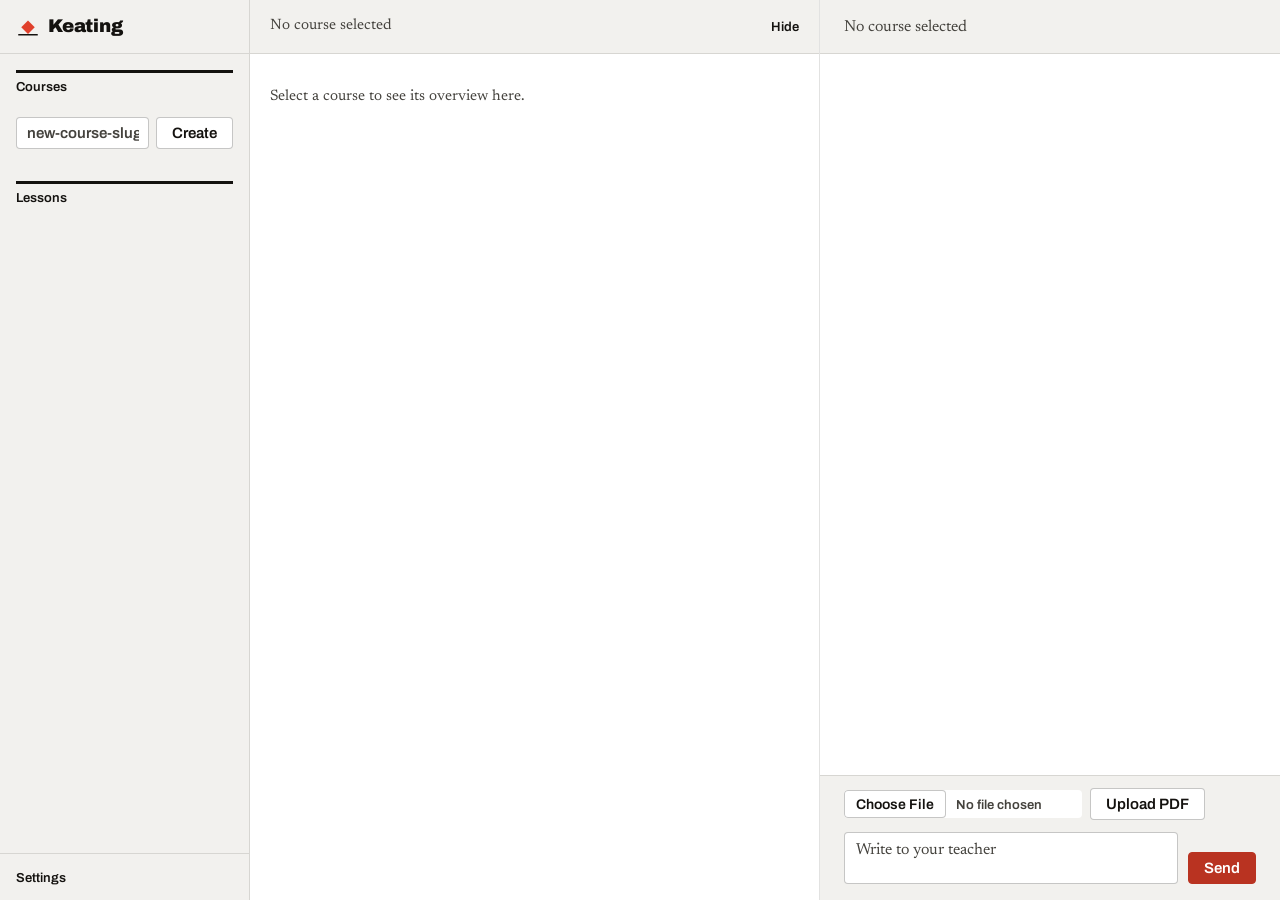
==== static/index.html @ 811937ed "Initial commit." ====
<!DOCTYPE html>
<!-- ABOUTME: Single-page dogfood UI for Keating: courses-and-lessons sidebar, reading/preview -->
<!-- ABOUTME: panel, and chat thread (mobile: tabbed panes), talking to the FastAPI backend. -->
<html lang="en">
<head>
<meta charset="UTF-8">
<meta name="viewport" content="width=device-width, initial-scale=1">
<title>Keating</title>
<!-- The ruled mark scales down to 24px; below that the rule falls under a pixel, so the
     16px slot gets the square alone. SVG first for browsers that take it. -->
<link rel="icon" href="/static/brand/keating-mark-solo.svg" type="image/svg+xml">
<link rel="icon" href="/static/brand/keating-icon-32.png" sizes="32x32" type="image/png">
<link rel="icon" href="/static/brand/keating-icon-solo-16.png" sizes="16x16" type="image/png">
<link rel="apple-touch-icon" href="/static/brand/keating-tile-light.png">
<meta name="theme-color" content="#f2f1ee">
<link rel="preconnect" href="https://fonts.googleapis.com">
<link rel="preconnect" href="https://fonts.gstatic.com" crossorigin>
<link href="https://fonts.googleapis.com/css2?family=Archivo:wght@400..900&family=Newsreader:ital,opsz,wght@0,6..72,400..500;1,6..72,400..500&display=swap" rel="stylesheet">
<link rel="stylesheet" href="/static/style.css">
</head>
<body>
<div id="app" data-pane="chat">

  <header id="mobile-topbar">
    <span class="wordmark">
      <img src="/static/brand/keating-mark.svg" alt="" class="wordmark-mark" width="20" height="15">
      <span>Keating</span>
    </span>
    <span id="mobile-course-name"></span>
  </header>

  <aside id="sidebar">
    <div class="wordmark" id="sidebar-wordmark">
      <img src="/static/brand/keating-mark.svg" alt="" class="wordmark-mark" width="24" height="18">
      <span>Keating</span>
    </div>
    <div class="sidebar-section">
      <h2>Courses</h2>
      <ul id="course-list"></ul>
      <div class="new-course-row">
        <input id="new-course-slug" type="text" placeholder="new-course-slug">
        <button id="new-course-btn" class="btn btn-secondary">Create</button>
      </div>
    </div>
    <div class="sidebar-section" id="lessons-section">
      <h2>Lessons</h2>
      <ul id="lesson-list"></ul>
    </div>
    <div class="sidebar-section" id="practice-section">
      <h2>Practice</h2>
      <p id="practice-sidebar-review" hidden></p>
      <p id="practice-sidebar-weekly"></p>
      <p id="practice-sidebar-compose">Compose</p>
      <p id="practice-sidebar-summary"></p>
      <ul id="practice-sidebar-list"></ul>
    </div>
    <div id="sidebar-settings">
      <button id="settings-link" type="button">Settings</button>
    </div>
  </aside>

  <section id="preview-pane">
    <div id="preview-header">
      <span id="preview-title">No course selected</span>
      <button id="preview-hide" type="button" aria-label="Hide reading pane">Hide</button>
    </div>
    <div id="preview-body">
      <div id="preview-placeholder">Select a course to see its overview here.</div>
    </div>
  </section>

  <main id="chat-pane">
    <div id="chat-header">No course selected</div>
    <div id="chat-thread"></div>
    <div id="attach-row">
      <div class="upload-row">
        <input id="upload-input" type="file" accept="application/pdf">
        <button id="upload-btn" class="btn btn-secondary">Upload PDF</button>
        <span id="upload-status"></span>
      </div>
      <label id="attach-label" style="display:none;">
        <input type="checkbox" id="attach-checkbox">
        Attach <span id="attach-filename"></span> to next message
      </label>
    </div>
    <div id="chat-input-row">
      <textarea id="chat-input" placeholder="Write to your teacher" rows="2"></textarea>
      <button id="send-btn" class="btn btn-primary">Send</button>
    </div>
  </main>

  <div class="pane-rail" id="rail-sidebar" role="separator" aria-orientation="vertical" aria-label="Resize lessons sidebar" tabindex="0"></div>
  <div class="pane-rail" id="rail-chat" role="separator" aria-orientation="vertical" aria-label="Resize chat pane" tabindex="0"></div>
  <button id="preview-reopen" type="button">Reading pane</button>

  <nav id="mobile-tabs" aria-label="Panes">
    <button class="tab active" data-pane="chat">Chat</button>
    <button class="tab" data-pane="lessons">Lessons</button>
    <button class="tab" data-pane="preview">Preview</button>
  </nav>

</div>
<script src="/static/app.js"></script>
</body>
</html>
---- static/style.css ----
/* ABOUTME: Editorial Bold styles for the Keating dogfood UI: white paper for reading, warm */
/* ABOUTME: grey-white for chrome, Archivo chrome over Newsreader prose, per-unit hues, mobile tabs. */

:root {
  /* Two surfaces, one saturation budget. --paper is the reading ground and stays pure
     white: lesson bodies, chat prose, the course overview. --paper-chrome is where the app
     talks about itself — navigation, mastheads, the input area, the practice/compose/
     settings views — and is the only ground allowed to carry warmth and unit color. The
     charter's seductive-details evidence (§2.4, g = -0.16 to -0.33) is what draws the line;
     it is a rule about learning content, not about chrome. */
  --paper: #ffffff;
  --paper-chrome: #f2f1ee; /* chrome-surface grey-white (Cloud Dancer class), warm undertone matched to ink */
  --ink: #14120f;
  --ink-secondary: #44423d;
  /* Neutrals are milled from the ink, never independent greys (the two-ink test). The
     alphas are surface-independent by measurement: 12% ink composites to 1.284:1 against
     white and 1.287:1 against --paper-chrome, so one set of hairlines reads the same on
     both grounds. The washes are a step heavier than the hairline arithmetic requires —
     a hover has to be unmistakable at a glance on either surface. */
  --ink-wash: rgba(20, 18, 15, 0.06);
  --ink-wash-press: rgba(20, 18, 15, 0.10);
  --hairline: rgba(20, 18, 15, 0.12);
  --hairline-strong: rgba(20, 18, 15, 0.24);
  --rule-heavy: 3px solid var(--ink); /* opens a top-level unit; hairlines separate interior rows */
  /* Accent family — three roles, one hue; screens never invent new reds. Ratios are
     against --paper-chrome, the ground the accent now mostly sits on. */
  --accent-wash: #faeae6;   /* wash: large quiet tints — selected-row tint, future progress-track ground */
  --accent: #e0402b;        /* act: one saturated actor per view, large text/objects only (3.77:1) */
  --accent-deep: #b93321;   /* steady: small text, pressed/visited (5.22:1 AA) */
  --accent-deeper: #992a1b; /* pressed */
  /* Chrome type scale. 13px is the floor: below it Archivo 600 stops being readable at a
     glance, which is what made the sidebar hard to read. Five steps, no in-between sizes. */
  --text-xs: 0.8125rem;   /* 13px — the smallest chrome text: rollups, labels, table heads */
  --text-sm: 0.875rem;    /* 14px — dense chrome rows: lesson entries, file lists, tables */
  --text-md: 0.9375rem;   /* 15px — controls, buttons, inputs, quiet notes */
  --text-lg: 1rem;        /* 16px — chrome body */
  --text-prose: 1.0625rem;/* 17px — Newsreader reading size inside chrome panes */
  --lh-dense: 1.55; /* dense navigation lists breathe a little wider than the 1.5 body */
  --unit-mark-gap: 0.45rem; /* space between a unit's hue square and its name; the rollup indents by the pair */
  --radius: 4px;
  --masthead-h: 3.4rem; /* datum line: the three pane mastheads share this height so their bottom hairlines align */
  /* Resizable pane widths — initial values only, in effect until app.js applies the
     platform settings (GET /api/settings): configured defaults, plus remembered sizes
     when that preference is on. Clamp ranges live in app.js (RAIL). */
  --sidebar-w: 250px;
  --chat-w: 460px;
  --reopen-w: 30px; /* the slim reopen strip shown when the reading pane is tucked away */
  --transition: 160ms ease-out;
  --font-ui: Archivo, "Helvetica Neue", Arial, sans-serif;
  --font-prose: Newsreader, Georgia, "Times New Roman", serif;
  --font-mono: "SF Mono", ui-monospace, Menlo, Consolas, monospace;
}

* { box-sizing: border-box; }

/* An author rule setting `display` outranks the UA sheet's [hidden] rule, so anything
   this file gives a display value to would ignore the attribute without this. */
[hidden] { display: none !important; }

html, body {
  height: 100%;
  margin: 0;
}

body {
  background: var(--paper);
  color: var(--ink);
  font-family: var(--font-ui);
  /* Archivo chrome sets letter by letter — ligatures/alternates off; serif zones re-enable below. */
  font-feature-settings: "liga" 0, "calt" 0;
  font-size: 1rem; /* 16px at the default root, and it follows the reader's own root size */
  line-height: 1.5;
}

::selection {
  background: var(--ink);
  color: var(--paper);
}

:focus-visible {
  outline: 2px solid var(--accent);
  outline-offset: 2px;
}

/* --- Type roles --- */

/* Informational metadata is one quiet Newsreader line — never chrome-sans, never a chip. */
#chat-header,
#preview-header,
#preview-placeholder,
#upload-status,
#mobile-course-name,
.empty-note,
.settings-note {
  font-family: var(--font-prose);
  font-feature-settings: normal;
  font-weight: 400;
  color: var(--ink-secondary);
}

/* Serif content zones re-enable the ligatures the Archivo chrome disables. */
.bubble.assistant,
.bubble.user,
#chat-input,
.overview-prose {
  font-feature-settings: normal;
}

/* Hover grammar (color only, var(--transition)):
   (a) titles/headings recede ink -> secondary;
   (b) accent labels sharpen accent -> ink;
   (c) navigational text ignites ink -> accent-deep.
   List rows keep the background-wash affordance instead; .btn keeps its ramp.
   Grey/secondary is a recede target only, never a resting color for content. */
@media (prefers-reduced-motion: no-preference) {
  .btn,
  .tab,
  #course-list li,
  .lesson-entry,
  .resource-entry,
  #practice-section h2,
  #practice-sidebar-review,
  #practice-sidebar-weekly,
  #practice-sidebar-compose,
  #practice-sidebar-summary,
  .compose-segmented button,
  .overview-files li,
  #sidebar,
  #chat-pane,
  #preview-hide,
  #preview-reopen,
  #settings-link,
  input,
  textarea,
  select,
  a,
  summary {
    transition:
      background-color var(--transition),
      color var(--transition),
      border-color var(--transition),
      transform var(--transition);
  }
}

/* --- Datum line --- */

/* The three pane mastheads share one fixed height so their bottom hairlines form a
   single continuous line across the app. align-content centers the block axis without
   turning inline content into flex items (which would collapse the space before
   #chat-header's course-name span and break text-overflow). Mobile is single-pane
   and exempt — the media query below restores auto height and wrapping. */
#sidebar-wordmark,
#chat-header,
#preview-header {
  height: var(--masthead-h);
  align-content: center;
  overflow: hidden;
  white-space: nowrap;
  text-overflow: ellipsis;
  border-bottom: 1px solid var(--hairline);
  background: var(--paper-chrome); /* the datum line is chrome: it names the view, it is not the view */
}

#app {
  display: grid;
  grid-template-columns: var(--sidebar-w) minmax(0, 1fr) var(--chat-w);
  height: 100vh;
  position: relative; /* anchors the absolutely-positioned pane rails */
}

/* Grid items default to min-height:auto, which would let tall pane content (a long
   course overview, a long chat) stretch the row past the viewport instead of scrolling
   inside the panes' own overflow containers. */
#app > #sidebar,
#app > #chat-pane,
#app > #preview-pane {
  min-height: 0;
}

/* --- Wordmark --- */

.wordmark {
  font-weight: 900;
  font-size: 1.15rem;
  letter-spacing: -0.01em;
  color: var(--ink);
  display: flex;
  align-items: center;
  gap: 0.5rem;
}

/* The mark sits on the wordmark's baseline-ish optical line rather than its box centre:
   the square carries the weight, so centring the whole glyph reads slightly low. */
.wordmark-mark {
  flex: none;
  display: block;
  position: relative;
  top: 1px;
}

/* --- Sidebar --- */

#sidebar {
  background: var(--paper-chrome); /* the sidebar is navigation end to end — all chrome */
  border-right: 1px solid var(--hairline);
  display: flex;
  flex-direction: column;
  overflow: hidden;
}

#sidebar-wordmark {
  padding: 0 1rem;
}

.sidebar-section {
  padding: 1rem;
}

.sidebar-section h2 {
  font-size: var(--text-xs);
  font-weight: 600;
  color: var(--ink);
  border-top: var(--rule-heavy);
  padding-top: 5px;
  margin: 0 0 0.6rem;
}

#course-list {
  list-style: none;
  margin: 0;
  padding: 0;
  overflow-y: auto;
  font-variant-numeric: tabular-nums;
  line-height: var(--lh-dense);
}

#course-list li {
  padding: 0.45rem 0.6rem;
  border-radius: var(--radius);
  cursor: pointer;
  font-size: var(--text-md);
  font-weight: 600;
  margin-bottom: 2px;
  word-break: break-word;
}

#course-list li:hover { background: var(--ink-wash); }
#course-list li:active { background: var(--ink-wash-press); }

#course-list li.active,
#course-list li.active:hover,
#course-list li.active:active {
  background: var(--ink);
  color: var(--paper);
}

.new-course-row {
  display: flex;
  gap: 0.4rem;
  margin-top: 0.6rem;
}

.new-course-row input {
  flex: 1;
  min-width: 0;
}

#lessons-section {
  flex: 3;
  overflow-y: auto;
}

#lesson-list {
  list-style: none;
  margin: 0;
  padding: 0;
  font-size: var(--text-sm);
  line-height: var(--lh-dense);
}

#lesson-list > li { margin-bottom: 0.35rem; }

/* --- Units: the sidebar's middle tier --- */

/* A unit is a native <details>, so the group is keyboard-operable and announced without an
   icon library. This is disclosure for NAVIGATION — folding a long course down to its
   structure. It is NOT the click-to-reveal quiz pattern that was deliberately removed:
   nothing behind a unit summary is an answer, and nothing here is gated on an attempt. Do
   not reuse this pattern for content the learner is supposed to retrieve. */
.unit-group > summary {
  cursor: pointer;
  /* The marker hangs in the left padding, so the name and the rollup beneath it share one
     left edge instead of the second line starting under the triangle. */
  list-style-position: outside;
  padding: 0.3rem 0.45rem 0.3rem 1.15rem;
  border-radius: var(--radius);
  font-weight: 600;
}

.unit-group > summary:hover { background: var(--ink-wash); }
.unit-group > summary:active { background: var(--ink-wash-press); }

/* --- Unit hue --- */

/* Each unit carries one identifying pigment. app.js sets --unit-hue per group from the
   `color` the API computes from the unit's manifest `order` (main.py UNIT_COLORS is the
   only place the palette is decided, so no surface can hold a stale second copy, and
   adding a unit never repaints its siblings).

   Where the hue is allowed: the square opening the unit's name, the disclosure marker
   beside it, and the rule down the unit's lesson group. All three are navigation chrome.
   Where it is forbidden: interactive text, buttons, the progress squares (fill state
   encodes the verdict and stays the colorblind-safe primary channel), and anything inside
   a lesson. Hue identifies; it never ranks and it never rewards (charter P7).

   Hue is never the only channel either — every square sits beside the unit's own written
   label, which is what lets the palette be read on the adjacent pairlist rather than
   all-pairs. A group with no unit (Unassigned) sets no hue: it gets a secondary-ink marker
   and no square, because it is a gap in the course's structure, not a part of it. */
.unit-group > summary::marker { color: var(--unit-hue, var(--ink-secondary)); }
.unit-group > summary::-webkit-details-marker { color: var(--unit-hue, var(--ink-secondary)); } /* older WebKit */

/* Same 9px glyph geometry as the progress square, solid rather than outlined — the
   outlined square is the lesson's, and the two must not be confusable. */
.unit-mark {
  display: inline-block;
  box-sizing: border-box; /* the * reset covers this span; stated for parity with the glyph's other homes */
  width: 9px;
  height: 9px;
  margin-right: var(--unit-mark-gap);
  border-radius: 1px;
  background: var(--unit-hue);
}

.unit-name { display: block; }

/* The rollup: one quiet Newsreader line of plain item counts under the unit's name. Facts
   only — no percentage, no bar, no streak framing (charter P7). */
.unit-rollup {
  display: block;
  font-family: var(--font-prose);
  font-feature-settings: normal;
  font-weight: 400;
  font-size: var(--text-xs);
  line-height: 1.5;
  color: var(--ink-secondary);
  font-variant-numeric: tabular-nums;
  /* Indented past the hue square so the rollup starts under the unit's name, not under
     its mark — one left edge for the words, the mark hanging outside them. */
  padding-left: calc(9px + var(--unit-mark-gap));
}

/* Indented just enough to put each lesson's progress square on the same left edge as its
   unit's title: the marker column stays the unit's, and the sidebar spends no more of its
   250px on indentation than the hierarchy actually needs. */
/* A 2px rule in the unit's hue runs the height of its lessons — the one place the color
   does structural work rather than labelling: it tells you which unit you are inside
   without your having to scroll back up to the heading. Transparent when the group has no
   hue, so the indent stays identical either way. */
.unit-lessons {
  list-style: none;
  margin: 0.2rem 0 0.6rem;
  padding-left: calc(0.7rem - 2px);
  border-left: 2px solid var(--unit-hue, transparent);
}

.unit-lessons > li { margin-bottom: 0.35rem; }

/* A declared unit with no lessons yet — the course's forward map, deliberately visible. */
.unit-empty {
  margin: 0.2rem 0 0.6rem;
  /* the unit title's left edge: the summary's marker column, then past the hue square */
  padding-left: calc(1.15rem + 9px + var(--unit-mark-gap));
  font-size: var(--text-xs);
}

.lesson-entry {
  display: flex;
  align-items: baseline;
  gap: 0.5rem;
  padding: 0.3rem 0.45rem;
  border-radius: var(--radius);
  cursor: pointer;
  font-weight: 600;
}

/* The Keating progress square — the identity's one glyph, doubling as list marker.
   Hollow = default; filled = the open lesson. Completion fill arrives later with the
   practice log; do not add states (or the glyph itself) elsewhere before then. */
.lesson-entry::before {
  content: "";
  box-sizing: border-box; /* the * reset skips pseudo-elements; the glyph is 9px total, border included */
  flex: none;
  align-self: flex-start;
  width: 9px;
  height: 9px;
  margin-top: calc((var(--lh-dense) * 1em - 9px) / 2); /* centers the glyph on the first text line */
  border: 1.5px solid var(--accent-deep);
  border-radius: 1px;
  background: transparent;
}

.lesson-entry:hover { background: var(--ink-wash); }
.lesson-entry:active { background: var(--ink-wash-press); }

.lesson-entry.selected,
.lesson-entry.selected:hover,
.lesson-entry.selected:active {
  background: var(--ink);
  color: var(--paper);
}

.lesson-number {
  flex: none;
  font-variant-numeric: tabular-nums;
  font-weight: 600;
  color: var(--ink-secondary);
}

.lesson-entry.selected .lesson-number { color: var(--paper); }

/* On the ink row the glyph inverts with it: paper-filled square = the open lesson. */
.lesson-entry.selected::before {
  border-color: var(--paper);
  background: var(--paper);
}

.lesson-title { min-width: 0; }

.lesson-resources {
  list-style: none;
  margin: 0.1rem 0 0;
  padding-left: 2.5rem; /* aligns resource text under lesson titles: entry padding + square + number + gaps */
  font-size: var(--text-xs);
}

.resource-entry {
  display: block;
  padding: 0.22rem 0.45rem;
  border-radius: var(--radius);
  cursor: pointer;
  font-weight: 600;
  color: var(--ink);
  text-decoration: none;
  white-space: nowrap;
  overflow: hidden;
  text-overflow: ellipsis;
}

.resource-entry:hover { background: var(--ink-wash); }
.resource-entry:active { background: var(--ink-wash-press); }

.resource-entry.selected,
.resource-entry.selected:hover,
.resource-entry.selected:active {
  background: var(--ink);
  color: var(--paper);
}

.external-mark { font-weight: 600; }

.empty-note {
  font-size: var(--text-md);
}

/* --- Sidebar practice section --- */

/* Sidebar-density view of the same /api/practice data the full practice page shows,
   and the way into that page. Lessons keeps the upper share of the sidebar (flex 3),
   practice the lower (flex 2); each scrolls on its own. Hidden entirely until a course
   is selected — app.js toggles .has-course — because Compose, the section's one line
   that is a way in rather than a readout, has to be reachable on a course with no
   practice events yet; the readout lines below it stay absent until there are events. */
#practice-section {
  display: none;
  flex: 2;
  overflow-y: auto;
  border-top: 1px solid var(--hairline);
}

#practice-section.has-course { display: block; }

/* The heading and the summary line open the full practice page in the reading pane —
   hover follows hover-grammar (c): navigational text ignites toward accent-deep. */
#practice-section h2 { cursor: pointer; }
#practice-section h2:hover { color: var(--accent-deep); }

/* "Today's review · 3 due" — the due-item entry point, above the summary line, absent
   entirely when nothing is due (app.js toggles [hidden]). Archivo 600 navigation
   voice; the count carries accent-deep — navigation/interaction is the accent's
   legitimate role. */
#practice-sidebar-review {
  font-family: var(--font-ui);
  font-size: var(--text-sm);
  font-weight: 600;
  color: var(--ink);
  margin: 0 0 0.35rem;
  cursor: pointer;
}

#practice-sidebar-review:hover { color: var(--accent-deep); }

#practice-sidebar-review .review-due-count { color: var(--accent-deep); }

/* "Weekly review · due" — the delayed-check entry point, directly under the daily line and
   present whenever the course has practice events at all. Same navigation voice; the "due"
   suffix appears only when the seven-day cadence has lapsed, and there is never a count
   (the weekly session is a ritual, not a backlog). */
#practice-sidebar-weekly {
  font-family: var(--font-ui);
  font-size: var(--text-sm);
  font-weight: 600;
  color: var(--ink);
  margin: 0 0 0.35rem;
  cursor: pointer;
}

#practice-sidebar-weekly:hover { color: var(--accent-deep); }

#practice-sidebar-weekly .weekly-due { color: var(--accent-deep); }

/* "Compose" — the way into the learner-authored artifact surface (free recall and
   glossary drafting), below the two review lines. Same navigation voice, and always
   present while a course is selected: unlike the lines above it this is not a queue
   readout, so it never carries a count and never hides. */
#practice-sidebar-compose {
  font-family: var(--font-ui);
  font-size: var(--text-sm);
  font-weight: 600;
  color: var(--ink);
  margin: 0 0 0.6rem;
  cursor: pointer;
}

#practice-sidebar-compose:hover { color: var(--accent-deep); }

/* Compressed counts line — same quiet Newsreader metadata voice as .practice-last. */
#practice-sidebar-summary {
  font-family: var(--font-prose);
  font-feature-settings: normal;
  font-weight: 400;
  font-size: var(--text-sm);
  color: var(--ink-secondary);
  font-variant-numeric: tabular-nums;
  margin: 0 0 0.6rem;
  cursor: pointer;
}

#practice-sidebar-summary:hover { color: var(--accent-deep); }

#practice-sidebar-list {
  list-style: none;
  margin: 0;
  padding: 0;
}

/* One item per row, most recently practiced first: sparkline stacked over the concept
   name (side-by-side starves the name at the 220px rail minimum). Rows are quiet —
   proximity separates them, no hairlines; hover wash marks them clickable (they open
   the item's source lesson), matching the sidebar's list-row grammar. */
.practice-row {
  padding: 0.3rem 0.45rem;
  margin-bottom: 0.35rem;
  border-radius: var(--radius);
  cursor: pointer;
}

.practice-row:hover { background: var(--ink-wash); }
.practice-row:active { background: var(--ink-wash-press); }

.practice-row-concept {
  font-size: var(--text-xs);
  font-weight: 600;
  color: var(--ink);
  white-space: nowrap;
  overflow: hidden;
  text-overflow: ellipsis;
  margin-top: 0.2rem;
}

/* Text ellipsis opening a sparkline capped at its last 8 attempts. */
.practice-ellipsis {
  font-size: var(--text-xs);
  line-height: 1;
  color: var(--ink-secondary);
}

/* --- Sidebar settings strip --- */

/* Quiet text link pinned at the sidebar's bottom edge — Archivo chrome, no glyph;
   hover follows hover-grammar (c): navigational text ignites ink -> accent-deep. */
#sidebar-settings {
  flex: none;
  border-top: 1px solid var(--hairline);
  padding: 0.7rem 1rem;
}

#settings-link {
  background: transparent;
  border: none;
  padding: 0;
  font-family: var(--font-ui);
  font-feature-settings: "liga" 0, "calt" 0;
  font-size: var(--text-xs);
  font-weight: 600;
  color: var(--ink);
  cursor: pointer;
}

#settings-link:hover { color: var(--accent-deep); }

/* --- Chat pane --- */

#chat-pane {
  display: flex;
  flex-direction: column;
  min-width: 0;
}

#chat-header {
  padding: 0 1.5rem;
  font-size: var(--text-lg);
}

#chat-header .course-name {
  font-family: var(--font-ui);
  font-feature-settings: "liga" 0, "calt" 0;
  font-weight: 600;
  color: var(--ink);
}

#chat-thread {
  flex: 1;
  overflow-y: auto;
  padding: 1.5rem 1.5rem 1rem;
  display: flex;
  flex-direction: column;
  gap: 1.25rem;
}

.bubble {
  white-space: pre-wrap;
  word-wrap: break-word;
}

.bubble.assistant {
  align-self: stretch;
  font-family: var(--font-prose);
  font-size: var(--text-prose);
  line-height: 1.6;
  border-top: 1px solid var(--hairline);
  padding-top: 1rem;
}

.bubble.assistant:first-child {
  border-top: none;
  padding-top: 0;
}

.bubble.assistant::before {
  content: "Teacher";
  display: block;
  font-family: var(--font-ui);
  font-feature-settings: "liga" 0, "calt" 0;
  font-size: var(--text-xs);
  font-weight: 600;
  color: var(--ink);
  margin-bottom: 0.5rem;
}

.bubble.user {
  align-self: flex-end;
  max-width: 75%;
  font-family: var(--font-prose);
  font-size: 1rem;
  color: var(--ink);
  background: var(--paper);
  border: 1px solid var(--hairline-strong);
  border-radius: var(--radius);
  padding: 0.6rem 0.9rem;
}

.bubble.system {
  align-self: stretch;
  font-size: var(--text-sm);
  font-weight: 600;
  color: var(--accent-deep);
}

/* The pending-reply glyph is the same Keating square, hollow and static — no animation. */
.bubble.system.thinking::before {
  content: "";
  box-sizing: border-box; /* the * reset skips pseudo-elements; the glyph is 9px total, border included */
  display: inline-block;
  width: 9px;
  height: 9px;
  margin-right: 0.5rem;
  border: 1.5px solid var(--accent-deep);
  border-radius: 1px;
  background: transparent;
}

.activity-log {
  align-self: stretch;
  font-family: var(--font-mono);
  font-size: var(--text-xs);
  color: var(--ink-secondary);
  border-left: 1px solid var(--hairline);
  padding: 0.1rem 0 0.1rem 0.75rem;
}

.activity-log div { padding: 0.15rem 0; }

/* The composer: attach row and input row are one chrome block under the thread, so they
   share the chrome ground. The thread itself above them stays paper — it is reading. */
#attach-row {
  padding: 0.75rem 1.5rem 0;
  border-top: 1px solid var(--hairline);
  background: var(--paper-chrome);
  font-size: var(--text-sm);
  color: var(--ink-secondary);
  display: flex;
  align-items: center;
  gap: 0.75rem;
  flex-wrap: wrap;
}

#attach-label {
  align-items: center;
  gap: 0.4rem;
  font-weight: 600;
  color: var(--ink);
}

#chat-input-row {
  display: flex;
  gap: 0.6rem;
  padding: 0.75rem 1.5rem 1rem;
  align-items: flex-end;
  background: var(--paper-chrome);
}

#chat-input {
  flex: 1;
  resize: none;
  min-height: 2.6rem;
  max-height: 10rem;
  font-family: var(--font-prose);
  font-weight: 400;
  font-size: 1rem;
  padding: 0.55rem 0.7rem;
}

/* --- Preview pane --- */

#preview-pane {
  display: flex;
  flex-direction: column;
  min-width: 0;
  background: var(--paper);
  border-right: 1px solid var(--hairline);
}

#preview-header {
  padding: 0 1.25rem;
  font-size: var(--text-md);
  word-break: break-all; /* moot under desktop nowrap; keeps long paths wrappable on mobile */
  font-variant-numeric: tabular-nums;
  display: flex;
  align-items: center;
  gap: 0.75rem;
}

#preview-title {
  flex: 1;
  min-width: 0;
  overflow: hidden;
  text-overflow: ellipsis;
}

/* Quiet text control in the masthead — Archivo chrome; hover follows hover-grammar (c),
   navigational text ignites ink -> accent-deep. */
#preview-hide {
  flex: none;
  background: transparent;
  border: none;
  padding: 0;
  font-family: var(--font-ui);
  font-feature-settings: "liga" 0, "calt" 0;
  font-size: var(--text-xs);
  font-weight: 600;
  color: var(--ink);
  cursor: pointer;
}

#preview-hide:hover { color: var(--accent-deep); }

#preview-body {
  flex: 1;
  overflow: auto;
  display: flex;
  flex-direction: column;
}

#preview-body pre {
  margin: 0;
  padding: 1.25rem;
  white-space: pre-wrap;
  word-wrap: break-word;
  font-family: var(--font-mono);
  font-size: var(--text-sm);
  line-height: 1.55;
}

#preview-body iframe {
  flex: 1;
  border: none;
  background: var(--paper);
}

#preview-placeholder {
  padding: 2rem 1.25rem;
  font-size: var(--text-md);
}

/* --- Course overview --- */

.overview {
  padding: 0 1.25rem 2.5rem; /* top breathing room lives in .overview-header so the stuck strip keeps it */
  max-width: 44rem;
}

/* Lighthouse strip: course identity and its actions never scroll away — sticky
   within #preview-body (the pane's scroll container), no shrink animation. It must stay
   opaque over the content scrolling beneath it, so it repeats its view's ground. */
.overview-header {
  position: sticky;
  top: 0;
  z-index: 1;
  background: var(--paper);
  padding: 1.5rem 0 1.25rem;
  border-bottom: 1px solid var(--hairline);
}

/* The saturation budget in the reading pane. Practice, Compose and Settings are the app
   talking about itself, so the whole pane takes the chrome ground. The course overview and
   every lesson stay on paper: they are reading, and the charter's calm rule governs there.
   The background sits on the pane rather than on .overview because .overview is a 44rem
   measure — a ground that stopped at the text column would read as a card. */
#preview-pane:has(.practice-view),
#preview-pane:has(.compose-view),
#preview-pane:has(.overview.settings) {
  background: var(--paper-chrome);
}

.practice-view > .overview-header,
.compose-view > .overview-header,
.overview.settings > .overview-header {
  background: var(--paper-chrome);
}

.overview-title {
  margin: 0 0 0.75rem;
  font-weight: 800;
  font-size: 1.5rem;
  line-height: 1.2;
  letter-spacing: -0.01em;
}

.overview-controls {
  display: flex;
  align-items: center;
  gap: 0.4rem;
  flex-wrap: wrap;
}

.rename-input {
  flex: 1;
  min-width: 0;
  max-width: 16rem;
  font-size: var(--text-sm);
  font-variant-numeric: tabular-nums;
}

.overview-section {
  padding: 1.25rem 0;
}

/* Child combinator: the heavy rule opens the section unit only — markdown-rendered
   h2s inside .overview-prose are interior rows and must not match. */
.overview-section > h2 {
  font-size: var(--text-xs);
  font-weight: 600;
  color: var(--ink);
  border-top: var(--rule-heavy);
  padding-top: 5px;
  margin: 0 0 0.75rem;
}

.overview-subheading {
  font-size: var(--text-xs);
  font-weight: 600;
  color: var(--ink-secondary);
  margin: 1rem 0 0.4rem;
}

.overview-prose {
  font-family: var(--font-prose);
  font-size: var(--text-prose);
  line-height: 1.6;
}

.overview-prose > :first-child { margin-top: 0; }
.overview-prose > :last-child { margin-bottom: 0; }

.overview-prose h1,
.overview-prose h2,
.overview-prose h3,
.overview-prose h4 {
  font-family: var(--font-ui);
  font-feature-settings: "liga" 0, "calt" 0;
  line-height: 1.3;
  margin: 1.25rem 0 0.5rem;
}

.overview-prose h1 { font-size: 1.05rem; font-weight: 800; }
.overview-prose h2 { font-size: var(--text-lg); font-weight: 600; }
.overview-prose h3,
.overview-prose h4 { font-size: var(--text-md); font-weight: 600; }

.overview-prose a { color: var(--accent-deep); }
.overview-prose a:hover { color: var(--ink); }

.overview-prose blockquote {
  margin: 0.75rem 0;
  padding-left: 1rem;
  border-left: 1px solid var(--hairline-strong);
}

.overview-prose code {
  font-family: var(--font-mono);
  font-size: 0.85em;
  background: var(--ink-wash);
  border-radius: var(--radius);
  padding: 0.1em 0.3em;
}

.overview-prose pre {
  overflow-x: auto;
  padding: 0.75rem;
  border: 1px solid var(--hairline);
  border-radius: var(--radius);
}

.overview-prose pre code {
  background: transparent;
  padding: 0;
}

.overview-prose table {
  border-collapse: collapse;
  font-size: 0.9em;
}

.overview-prose th,
.overview-prose td {
  border: 1px solid var(--hairline);
  padding: 0.35rem 0.6rem;
  text-align: left;
}

.overview-files {
  list-style: none;
  margin: 0;
  padding: 0;
  font-size: var(--text-sm);
}

.overview-files li {
  padding: 0.35rem 0.45rem;
  border-radius: var(--radius);
  cursor: pointer;
  font-weight: 600;
  font-variant-numeric: tabular-nums;
}

.overview-files li:hover { background: var(--ink-wash); }
.overview-files li:active { background: var(--ink-wash-press); }

.overview-record summary {
  cursor: pointer;
  padding: 0.4rem 0;
  font-size: var(--text-md);
  font-weight: 600;
}

.overview-record summary:hover { color: var(--accent-deep); }

.overview-record .record-number {
  font-variant-numeric: tabular-nums;
  font-weight: 600;
  color: var(--ink-secondary);
  margin-right: 0.35rem;
}

.overview-record .overview-prose { padding: 0.35rem 0 0.9rem; }

/* --- Practice page (reading pane) --- */

/* One plain factual sentence in the prose voice; counts read in tabular figures. */
.practice-summary {
  font-family: var(--font-prose);
  font-feature-settings: normal;
  font-weight: 400;
  font-size: var(--text-prose);
  line-height: 1.6;
  font-variant-numeric: tabular-nums;
  margin: 0 0 1rem;
}

/* The Keating progress square in its data role. Fill STATE encodes the verdict —
   filled = correct, half (50% horizontal) = partially correct, hollow = incorrect,
   hollow at gray border = not attempted / gave up. Hue never encodes; the fill-state
   channel is colorblind-safe by construction. Same 9px geometry as everywhere else. */
.practice-square {
  display: inline-block;
  box-sizing: border-box; /* the * reset covers this span, but stated for parity with the glyph's other homes */
  flex: none;
  width: 9px;
  height: 9px;
  border: 1.5px solid var(--accent-deep);
  border-radius: 1px;
  background: transparent;
}

.practice-square.filled { background: var(--accent-deep); }

.practice-square.half {
  background: linear-gradient(to right, var(--accent-deep) 50%, transparent 50%);
}

.practice-square.gaveup { border-color: var(--hairline-strong); }

/* The attempt history as a word-sized graphic: chronological squares, left to right. */
.practice-sparkline {
  display: inline-flex;
  gap: 3px;
  align-items: center;
}

/* The table must never widen the page: it scrolls inside its own container on
   narrow viewports. */
.practice-table-wrap { overflow-x: auto; }

/* Hairline row separators only — no boxes, no zebra; the data carries the ink. */
.practice-table {
  border-collapse: collapse;
  width: 100%;
  font-size: var(--text-sm);
}

.practice-table th {
  font-size: var(--text-xs);
  font-weight: 600;
  color: var(--ink-secondary);
  text-align: left;
  white-space: nowrap;
  padding: 0.3rem 0.9rem 0.3rem 0;
  border-bottom: 1px solid var(--hairline-strong);
}

.practice-table td {
  padding: 0.5rem 0.9rem 0.5rem 0;
  border-bottom: 1px solid var(--hairline);
  vertical-align: top;
}

.practice-table th:last-child,
.practice-table td:last-child { padding-right: 0; }

.practice-concept { font-weight: 600; }

/* The one quiet flag a row can carry — text, not a badge; the loudest thing in the
   table because a high-confidence miss is the most valuable signal the log holds. */
.practice-flag {
  font-size: var(--text-xs);
  font-weight: 600;
  color: var(--accent-deep);
  margin-top: 0.15rem;
}

.practice-lesson {
  font-variant-numeric: tabular-nums;
  color: var(--ink-secondary);
}

.practice-count {
  font-variant-numeric: tabular-nums;
  text-align: right;
}

th.practice-count { text-align: right; }

.practice-last {
  font-family: var(--font-prose);
  font-feature-settings: normal;
  font-weight: 400;
  color: var(--ink-secondary);
  white-space: nowrap;
}

/* Calibration: confidence rows by verdict columns, counts only — blank means zero. */
.practice-calibration {
  border-collapse: collapse;
  font-size: var(--text-sm);
}

.practice-calibration thead th {
  font-size: var(--text-xs);
  font-weight: 600;
  color: var(--ink-secondary);
  text-align: right;
  padding: 0.25rem 0 0.25rem 1.5rem;
  border-bottom: 1px solid var(--hairline-strong);
}

.practice-calibration tbody th {
  font-size: var(--text-xs);
  font-weight: 600;
  color: var(--ink);
  text-align: left;
  padding: 0.3rem 0;
  white-space: nowrap;
}

.practice-calibration thead th:first-child { padding-left: 0; }

.practice-calibration td {
  font-variant-numeric: tabular-nums;
  text-align: right;
  padding: 0.3rem 0 0.3rem 1.5rem;
}

/* Quiet serif line under the calibration table — the one interpretive sentence. */
.practice-note {
  font-family: var(--font-prose);
  font-feature-settings: normal;
  font-weight: 400;
  font-size: var(--text-md);
  color: var(--ink-secondary);
  margin: 0.6rem 0 0;
}

/* --- Settings view --- */

/* The settings page reuses the overview's layout skeleton (.overview, .overview-header,
   .overview-section with its heavy-rule opener); these rules cover only its own rows. */

.settings-field { margin: 0 0 1.1rem; }

.settings-field:last-child { margin-bottom: 0; }

.settings-field > label {
  display: block;
  font-size: var(--text-xs);
  font-weight: 600;
  color: var(--ink);
  margin-bottom: 0.35rem;
}

.settings-field select { display: block; min-width: 14rem; }

.settings-field input[type="number"] {
  display: block;
  width: 6.5rem;
  font-variant-numeric: tabular-nums;
}

/* Quiet Newsreader secondary line under a control (price, range, explainer). */
p.settings-note {
  font-size: var(--text-md);
  margin: 0.35rem 0 0;
}

.settings-check {
  display: flex;
  align-items: baseline;
  gap: 0.5rem;
  font-size: var(--text-md);
  font-weight: 600;
  cursor: pointer;
}

.settings-save-row {
  display: flex;
  align-items: center;
  gap: 0.75rem;
  padding: 1.25rem 0 0;
  border-top: 1px solid var(--hairline);
}

/* Inline save confirmation — same quiet Newsreader metadata voice, no motion. */
span.settings-note { font-size: var(--text-md); }

.settings-error {
  font-size: var(--text-sm);
  font-weight: 600;
  color: var(--accent-deep);
  margin: 0.75rem 0 0;
}

/* --- Compose view --- */

/* The learner-authored artifact surface, in the reading pane on the same layout skeleton
   as Settings and Practice (.overview + .overview-header + .overview-section). Its
   controls deliberately restate the lesson quiz component's idiom — segmented control
   inverting to ink on commit, small Archivo labels over Newsreader prose, the square
   glyph carrying the verdict — rather than importing quiz.css, which consumes the lesson
   layer's tokens (--font-display, --font-body, --paper) that this document does not
   define. Same grammar, this document's variables. */

.compose-segmented {
  display: inline-flex;
  max-width: 100%;
  flex-wrap: wrap;
  border: 1px solid var(--hairline-strong);
  border-radius: var(--radius);
  overflow: hidden;
}

.compose-segmented button {
  font-size: var(--text-sm);
  font-weight: 600;
  color: var(--ink);
  background: var(--paper);
  border: none;
  border-left: 1px solid var(--hairline);
  padding: 0.4rem 0.8rem;
  cursor: pointer;
}

.compose-segmented button:first-child { border-left: none; }
.compose-segmented button:hover:not(:disabled) { background: var(--ink-wash); }
.compose-segmented button:disabled { cursor: default; }

.compose-segmented button:disabled:not([aria-pressed="true"]) {
  background: var(--paper);
  color: var(--ink-secondary);
}

/* The committed choice inverts to ink, like the sidebar's selected lesson row. */
.compose-segmented button[aria-pressed="true"],
.compose-segmented button[aria-pressed="true"]:hover {
  background: var(--ink);
  color: var(--paper);
}

.compose-modes { margin-bottom: 0.25rem; }

/* Small Archivo label over a control — "How sure are you?", "You had", "A reference
   definition". */
.compose-label {
  display: block;
  font-size: var(--text-xs);
  font-weight: 600;
  color: var(--ink-secondary);
  margin: 1rem 0 0.35rem;
}

/* The instruction that sets the task ("Close the reading...") — learner-facing prose,
   so Newsreader, like every other sentence addressed to the learner. */
.compose-instruction {
  font-family: var(--font-prose);
  font-feature-settings: normal;
  font-weight: 400;
  font-size: var(--text-prose);
  line-height: 1.6;
  margin: 1rem 0 0.6rem;
}

.compose-target { display: block; width: 100%; max-width: 30rem; }

.compose-term {
  display: block;
  width: 100%;
  max-width: 24rem;
}

/* The terms GLOSSARY.md already carries: a quiet inline row, each a way back into
   revising that entry. */
.compose-terms {
  display: flex;
  flex-wrap: wrap;
  gap: 0.5rem;
  align-items: baseline;
  margin: 0.5rem 0 0;
}

.compose-terms button {
  font-family: var(--font-prose);
  font-feature-settings: normal;
  font-size: var(--text-md);
  color: var(--ink-secondary);
  background: none;
  border: none;
  padding: 0;
  cursor: pointer;
  text-decoration: underline;
  text-underline-offset: 2px;
  text-decoration-color: var(--hairline-strong);
}

.compose-terms button:hover { color: var(--accent-deep); }

.compose-draft {
  display: block;
  width: 100%;
  resize: vertical;
  font-family: var(--font-prose);
  font-feature-settings: normal;
  font-weight: 400;
  font-size: 1rem;
  line-height: 1.6;
  padding: 0.6rem 0.75rem;
}

.compose-draft::placeholder { font-style: italic; }

.compose-draft.locked {
  background: var(--ink-wash);
  border-color: var(--hairline);
}

.compose-actions {
  display: flex;
  align-items: baseline;
  gap: 1rem;
  flex-wrap: wrap;
  margin-top: 1rem;
}

.compose-status,
.compose-verdict {
  display: flex;
  align-items: center;
  gap: 0.5rem;
  font-size: var(--text-md);
  font-weight: 600;
  margin: 1rem 0 0;
}

.compose-status { color: var(--ink-secondary); }

/* The critique renders beneath the draft, opened by a hairline — same relationship the
   quiz reveal has to its attempt. */
.compose-critique {
  margin-top: 1.25rem;
  padding-top: 0.25rem;
  border-top: 1px solid var(--hairline);
}

/* The coverage diff: three labelled groups, each a plain list. Empty groups are not
   rendered, so an absent heading means nothing fell into it. */
.compose-coverage { margin: 0.75rem 0 0; }

.compose-coverage ul {
  font-family: var(--font-prose);
  font-feature-settings: normal;
  font-size: 1rem;
  line-height: 1.5;
  margin: 0;
  padding-left: 1.1rem;
}

.compose-coverage li { margin: 0 0 0.2rem; }

.compose-feedback { margin: 1.25rem 0 0; }

.compose-feedback > div { margin: 0 0 0.6rem; }

.compose-feedback dt {
  font-size: var(--text-xs);
  font-weight: 600;
  color: var(--ink-secondary);
}

.compose-feedback dd {
  font-family: var(--font-prose);
  font-feature-settings: normal;
  font-size: 1rem;
  line-height: 1.6;
  margin: 0.1rem 0 0;
}

.compose-calibration {
  font-size: var(--text-sm);
  font-weight: 600;
  color: var(--ink-secondary);
  margin: 1rem 0 0;
}

/* The one loud line in a critique: a miss at high confidence is the most valuable
   signal the attempt can produce. */
.compose-hypercorrection {
  font-size: var(--text-sm);
  font-weight: 600;
  color: var(--accent-deep);
  margin: 0.5rem 0 0;
}

.compose-reference p {
  font-family: var(--font-prose);
  font-feature-settings: normal;
  font-size: 1rem;
  line-height: 1.6;
  margin: 0;
}

/* States the hierarchy the whole surface rests on: the learner's compression is the
   artifact, the model's is a target to compare against. */
.compose-hierarchy {
  font-family: var(--font-prose);
  font-feature-settings: normal;
  font-style: italic;
  font-size: var(--text-md);
  color: var(--ink-secondary);
  margin: 0.4rem 0 0;
}

.compose-closing {
  font-family: var(--font-prose);
  font-feature-settings: normal;
  font-size: var(--text-md);
  color: var(--ink-secondary);
  margin: 1.25rem 0 0;
}

p.compose-note {
  font-family: var(--font-prose);
  font-feature-settings: normal;
  font-weight: 400;
  font-size: var(--text-md);
  color: var(--ink-secondary);
  margin: 0.5rem 0 0;
}

/* The revision affordance under a definition critique: the draft is editable again and
   this row is what commits it to GLOSSARY.md. */
.compose-save {
  margin-top: 1.5rem;
  padding-top: 1rem;
  border-top: 1px solid var(--hairline);
}

.compose-save .compose-label { margin-top: 0; }

.compose-error {
  font-size: var(--text-sm);
  font-weight: 600;
  color: var(--accent-deep);
  margin: 0.75rem 0 0;
}

/* --- Controls --- */

button { font-family: var(--font-ui); }

input, textarea, select {
  font-family: var(--font-ui);
  font-size: var(--text-md);
  font-weight: 600;
  color: var(--ink);
  background: var(--paper);
  border: 1px solid var(--hairline-strong);
  border-radius: var(--radius);
  padding: 0.45rem 0.6rem;
}

input::placeholder,
textarea::placeholder { color: var(--ink-secondary); }

input[type="checkbox"] { accent-color: var(--accent); }

.btn {
  font-size: var(--text-md);
  font-weight: 600;
  border-radius: var(--radius);
  padding: 0.45rem 0.95rem;
  cursor: pointer;
  border: 1px solid transparent;
}

.btn-primary {
  background: var(--accent-deep);
  border-color: var(--accent-deep);
  color: var(--paper);
}

.btn-primary:hover {
  background: var(--accent-deeper);
  border-color: var(--accent-deeper);
}

.btn-primary:active {
  background: var(--accent-deeper);
  border-color: var(--accent-deeper);
  transform: translateY(1px);
}

.btn-secondary {
  background: var(--paper);
  border-color: var(--hairline-strong);
  color: var(--ink);
}

.btn-secondary:hover { background: var(--ink-wash); }

.btn-secondary:active {
  background: var(--ink-wash-press);
  transform: translateY(1px);
}

.btn:disabled {
  opacity: 0.5;
  pointer-events: none;
}

.upload-row {
  display: flex;
  align-items: center;
  gap: 0.5rem;
  flex-wrap: wrap;
}

.upload-row input[type="file"] {
  border: none;
  padding: 0;
  font-size: var(--text-xs);
  color: var(--ink-secondary);
  max-width: 100%;
}

input[type="file"]::file-selector-button {
  font-family: var(--font-ui);
  font-size: var(--text-sm);
  font-weight: 600;
  background: var(--paper);
  color: var(--ink);
  border: 1px solid var(--hairline-strong);
  border-radius: var(--radius);
  padding: 0.35rem 0.7rem;
  margin-right: 0.6rem;
  cursor: pointer;
}

input[type="file"]::file-selector-button:hover { background: var(--ink-wash); }
input[type="file"]::file-selector-button:active { background: var(--ink-wash-press); }

#upload-status {
  font-size: var(--text-md);
}

/* --- Pane rails (desktop resize) --- */

/* Each rail is an invisible 7px hit strip centered on an existing 1px pane hairline
   (the panes' border-rights) — the visible line stays 1px; no handles, no gutters. */
.pane-rail {
  position: absolute;
  top: 0;
  bottom: 0;
  width: 7px;
  cursor: col-resize;
  touch-action: none;
  z-index: 2;
}

#rail-sidebar { left: calc(var(--sidebar-w) - 3.5px); }
#rail-chat { right: calc(var(--chat-w) - 3.5px); }

/* While a rail is hovered, focused, or dragged, its hairline darkens — the darkening
   happens on the pane border that already draws the line (one line, one owner). */
#app:has(#rail-sidebar:hover) #sidebar,
#app:has(#rail-sidebar:focus-visible) #sidebar,
#app:has(#rail-sidebar.dragging) #sidebar { border-right-color: var(--hairline-strong); }

#app:has(#rail-chat:hover) #preview-pane,
#app:has(#rail-chat:focus-visible) #preview-pane,
#app:has(#rail-chat.dragging) #preview-pane { border-right-color: var(--hairline-strong); }

/* During a drag, text selection is off and iframes stop swallowing pointermoves. */
body.rail-dragging {
  user-select: none;
  cursor: col-resize;
}

body.rail-dragging iframe { pointer-events: none; }

/* --- Collapsible preview (desktop) --- */

/* Collapsed: the reading pane yields its center track to a slim reopen strip; chat
   takes the freed space. Instant (no grid animation — a transition here would also mush dragging). */
#app.preview-collapsed {
  grid-template-columns: var(--sidebar-w) var(--reopen-w) minmax(0, 1fr);
}

#app.preview-collapsed #preview-pane { display: none; }
#app.preview-collapsed #rail-chat { display: none; }

#preview-reopen {
  display: none;
  grid-column: 2;
  grid-row: 1;
  background: var(--paper-chrome);
  border: none;
  border-right: 1px solid var(--hairline); /* stands in for the reading pane's border-right against chat */
  border-radius: 0;
  cursor: pointer;
  padding: 1.1rem 0;
  writing-mode: vertical-rl;
  font-family: var(--font-ui);
  font-size: var(--text-xs);
  font-weight: 600;
  color: var(--ink);
}

#preview-reopen:hover { background: var(--ink-wash); }
#preview-reopen:active { background: var(--ink-wash-press); }

#app.preview-collapsed #preview-reopen { display: block; }

/* --- Mobile chrome (hidden on desktop) --- */

#mobile-topbar { display: none; }
#mobile-tabs { display: none; }

@media (max-width: 900px) {
  #app {
    display: flex;
    flex-direction: column;
    height: 100dvh;
  }

  #mobile-topbar {
    display: flex;
    flex: none;
    align-items: baseline;
    gap: 0.75rem;
    padding: 0.8rem 1rem;
    border-bottom: 1px solid var(--hairline);
    background: var(--paper-chrome); /* the mobile masthead is the datum line's stand-in */
    min-width: 0;
  }

  #mobile-course-name {
    font-size: var(--text-md);
    overflow: hidden;
    text-overflow: ellipsis;
    white-space: nowrap;
    min-width: 0;
    font-variant-numeric: tabular-nums;
  }

  #sidebar-wordmark { display: none; }

  #sidebar,
  #chat-pane,
  #preview-pane {
    display: none;
    flex: 1;
    min-height: 0;
    border-right: none;
  }

  #app[data-pane="chat"] #chat-pane { display: flex; }
  #app[data-pane="lessons"] #sidebar { display: flex; }
  #app[data-pane="preview"] #preview-pane { display: flex; }

  #mobile-tabs {
    display: flex;
    flex: none;
    border-top: 1px solid var(--hairline);
    background: var(--paper-chrome); /* the pane switcher is navigation — chrome */
  }

  .tab {
    flex: 1;
    min-height: 44px;
    font-size: var(--text-md);
    font-weight: 600;
    background: var(--paper-chrome);
    color: var(--ink);
    border: none;
    border-radius: 0;
    cursor: pointer;
    padding: 0;
  }

  .tab:hover { background: var(--ink-wash); }
  .tab:active { background: var(--ink-wash-press); }

  .tab.active,
  .tab.active:hover,
  .tab.active:active {
    background: var(--ink);
    color: var(--paper);
  }

  /* Single pane: no datum line to hold — headers go back to auto height and wrapping. */
  #chat-header,
  #preview-header {
    height: auto;
    overflow: visible;
    white-space: normal;
  }

  /* Mobile is exempt from resize/collapse — tabs already handle pane visibility. */
  .pane-rail,
  #preview-hide,
  #app.preview-collapsed #preview-reopen {
    display: none;
  }

  #chat-thread { padding: 1rem 1rem 0.75rem; }
  #chat-header { padding: 0.75rem 1rem; }
  #preview-header { padding: 0.75rem 1rem; }
  #attach-row { padding: 0.6rem 1rem 0; }
  #chat-input-row { padding: 0.6rem 1rem 0.75rem; }
  .bubble.user { max-width: 88%; }
  .overview { padding: 0 1rem 2rem; }
  .overview-header { padding-top: 1rem; }
}
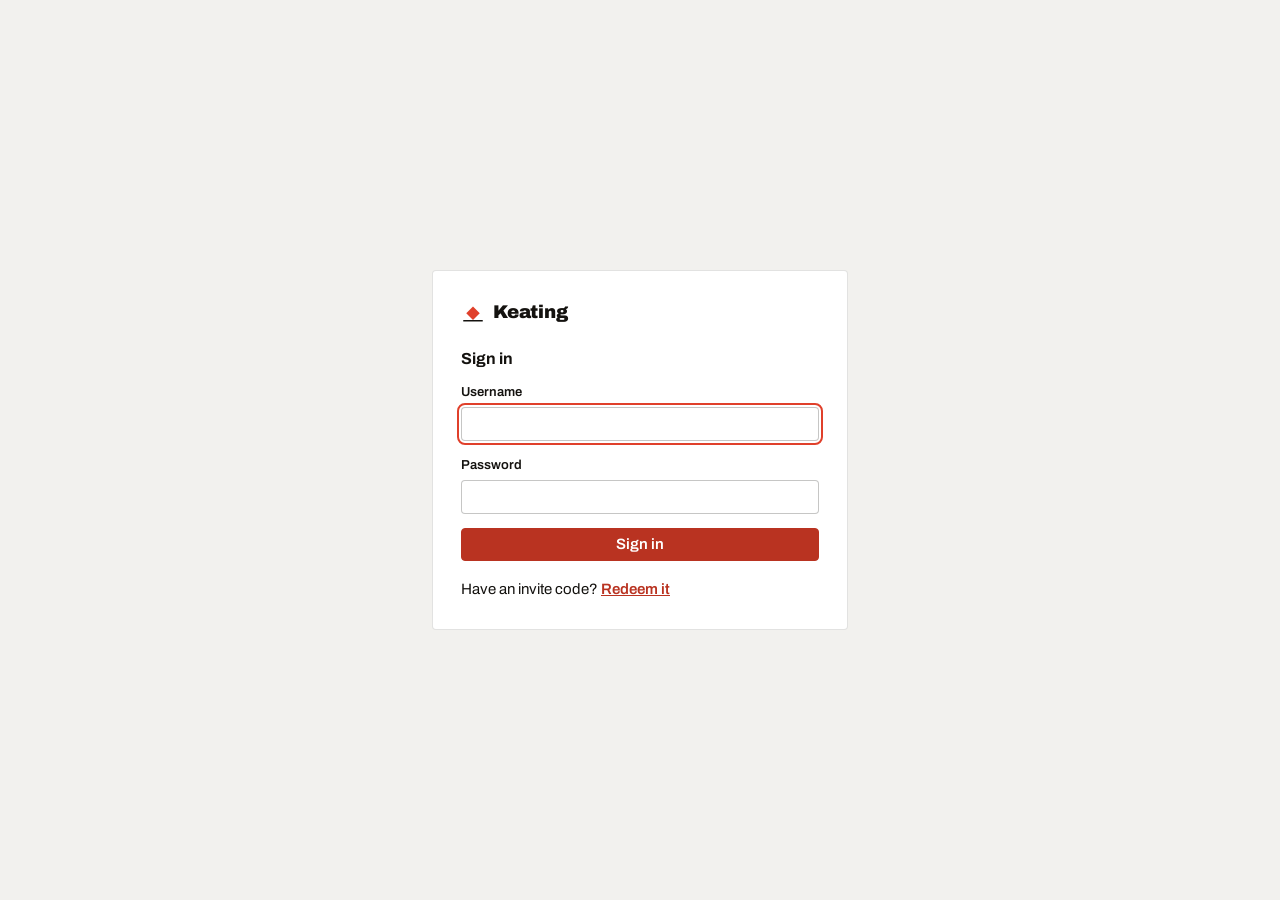
==== commit 676bc78d: "feat: local accounts, sessions, and invite-only registration Issue #3, increment 2. Keating had no a" ====
--- a/static/index.html
+++ b/static/index.html
@@ -19,7 +19,61 @@
 <link rel="stylesheet" href="/static/style.css">
 </head>
 <body>
-<div id="app" data-pane="chat">
+<!-- Keyboard users land on the sidebar's course and lesson lists first; this jumps past them
+     straight to the reading pane (WCAG 2.4.1, bypass blocks). Visible only on focus. -->
+<a class="skip-link" href="#preview-pane">Skip to the reading pane</a>
+
+<!-- The login view is a state of the shell, not a page of its own. One document, one origin,
+     one CSP — and no /login route to redirect a framed request to, which would nest a
+     credential form inside the reading pane's iframe. app.js shows exactly one of #login and
+     #app, and hides #app whenever the form is up so no stale learner content sits behind it. -->
+<main id="login" hidden>
+  <div class="login-card">
+    <div class="wordmark">
+      <img src="/static/brand/keating-mark.svg" alt="" class="wordmark-mark" width="24" height="18">
+      <span>Keating</span>
+    </div>
+
+    <!-- A real <form>: Enter submits, the labels associate, and the error is announced. The
+         submit handler calls preventDefault() and fetches, so navigation never starts and
+         form-action 'none' is never engaged. -->
+    <form id="login-form" hidden>
+      <h1>Sign in</h1>
+      <label for="login-username">Username</label>
+      <input id="login-username" name="username" type="text" autocomplete="username" required>
+      <label for="login-password">Password</label>
+      <input id="login-password" name="password" type="password" autocomplete="current-password" required>
+      <button type="submit" class="btn btn-primary" id="login-submit">Sign in</button>
+      <p id="login-error" class="login-error" role="alert" hidden></p>
+      <p class="login-aside">Have an invite code? <button type="button" class="linkish" id="login-show-invite">Redeem it</button></p>
+    </form>
+
+    <!-- Shown before the first account exists. A form nobody on the instance could satisfy
+         would be a dead end, so the view renders the command that makes one instead. -->
+    <section id="login-setup" hidden>
+      <h1>No accounts yet</h1>
+      <p>This Keating instance has no accounts. Create the first one from the machine holding the workspace:</p>
+      <pre><code>python main.py bootstrap --username &lt;name&gt;</code></pre>
+      <p>In a container: <code>docker exec -it &lt;container&gt; python main.py bootstrap --username &lt;name&gt;</code></p>
+      <p>Then reload this page.</p>
+    </section>
+
+    <form id="login-invite" hidden>
+      <h1>Redeem an invite</h1>
+      <label for="invite-code">Invite code</label>
+      <input id="invite-code" name="code" type="text" autocomplete="off" required>
+      <label for="invite-username">Choose a username</label>
+      <input id="invite-username" name="username" type="text" autocomplete="username" required>
+      <label for="invite-password">Choose a password</label>
+      <input id="invite-password" name="password" type="password" autocomplete="new-password" required>
+      <button type="submit" class="btn btn-primary">Create account</button>
+      <p id="invite-error" class="login-error" role="alert" hidden></p>
+      <p class="login-aside"><button type="button" class="linkish" id="invite-show-login">Back to sign in</button></p>
+    </form>
+  </div>
+</main>
+
+<div id="app" data-pane="chat" hidden>
 
   <header id="mobile-topbar">
     <span class="wordmark">
@@ -38,7 +92,7 @@
       <h2>Courses</h2>
       <ul id="course-list"></ul>
       <div class="new-course-row">
-        <input id="new-course-slug" type="text" placeholder="new-course-slug">
+        <input id="new-course-slug" type="text" placeholder="new-course-slug" aria-label="New course slug">
         <button id="new-course-btn" class="btn btn-secondary">Create</button>
       </div>
     </div>
@@ -56,10 +110,14 @@
     </div>
     <div id="sidebar-settings">
       <button id="settings-link" type="button">Settings</button>
+      <!-- Your own username, so a signed-in app is never anonymous-looking. Nothing about any
+           other account and nothing about learning appears here (charter P25). -->
+      <p id="signed-in-as"><span id="signed-in-username"></span></p>
+      <button id="logout-link" type="button">Sign out</button>
     </div>
   </aside>
 
-  <section id="preview-pane">
+  <section id="preview-pane" tabindex="-1" aria-label="Reading pane">
     <div id="preview-header">
       <span id="preview-title">No course selected</span>
       <button id="preview-hide" type="button" aria-label="Hide reading pane">Hide</button>
@@ -74,17 +132,17 @@
     <div id="chat-thread"></div>
     <div id="attach-row">
       <div class="upload-row">
-        <input id="upload-input" type="file" accept="application/pdf">
+        <input id="upload-input" type="file" accept="application/pdf" aria-label="Choose a PDF to add to this course">
         <button id="upload-btn" class="btn btn-secondary">Upload PDF</button>
         <span id="upload-status"></span>
       </div>
-      <label id="attach-label" style="display:none;">
+      <label id="attach-label">
         <input type="checkbox" id="attach-checkbox">
         Attach <span id="attach-filename"></span> to next message
       </label>
     </div>
     <div id="chat-input-row">
-      <textarea id="chat-input" placeholder="Write to your teacher" rows="2"></textarea>
+      <textarea id="chat-input" placeholder="Write to your teacher" rows="2" aria-label="Write to your teacher"></textarea>
       <button id="send-btn" class="btn btn-primary">Send</button>
     </div>
   </main>
--- a/static/style.css
+++ b/static/style.css
@@ -77,6 +77,25 @@
   color: var(--paper);
 }
 
+/* Skip link: off-screen until focused, then a real target in the chrome (WCAG 2.4.1). */
+.skip-link {
+  position: absolute;
+  left: -9999px;
+  top: 0;
+  z-index: 10;
+  padding: 0.6rem 0.9rem;
+  background: var(--paper-chrome);
+  color: var(--ink);
+  font-weight: 600;
+  border: 1px solid var(--hairline-strong);
+  border-radius: var(--radius);
+}
+
+.skip-link:focus {
+  left: 0.5rem;
+  top: 0.5rem;
+}
+
 :focus-visible {
   outline: 2px solid var(--accent);
   outline-offset: 2px;
@@ -610,6 +629,131 @@
 
 #settings-link:hover { color: var(--accent-deep); }
 
+/* Sign out and the signed-in name sit under Settings on the same quiet rail. The name is
+   the account's own and nothing else: no other account, and nothing about learning. */
+#signed-in-as {
+  margin: 0.45rem 0 0.2rem;
+  font-family: var(--font-ui);
+  font-size: var(--text-xs);
+  color: var(--ink-secondary);
+}
+
+#logout-link {
+  background: transparent;
+  border: none;
+  padding: 0;
+  font-family: var(--font-ui);
+  font-feature-settings: "liga" 0, "calt" 0;
+  font-size: var(--text-xs);
+  font-weight: 600;
+  color: var(--ink);
+  cursor: pointer;
+}
+
+#logout-link:hover { color: var(--accent-deep); }
+
+/* --- Login view --- */
+
+/* The signed-out state of the shell. Chrome ground rather than reading paper: this is the
+   app talking about itself, and none of it is course content. */
+#login {
+  min-height: 100dvh;
+  display: flex;
+  align-items: center;
+  justify-content: center;
+  padding: 2rem 1.25rem;
+  background: var(--paper-chrome);
+}
+
+.login-card {
+  width: 100%;
+  max-width: 26rem;
+  background: var(--paper);
+  border: 1px solid var(--hairline);
+  border-radius: var(--radius);
+  padding: 1.75rem;
+}
+
+.login-card .wordmark { margin-bottom: 1.25rem; }
+
+.login-card h1 {
+  font-family: var(--font-ui);
+  font-size: var(--text-lg);
+  font-weight: 700;
+  margin: 0 0 0.75rem;
+}
+
+.login-card p,
+.login-card label {
+  font-family: var(--font-ui);
+  font-size: var(--text-md);
+  color: var(--ink);
+}
+
+.login-card label {
+  display: block;
+  font-size: var(--text-xs);
+  font-weight: 600;
+  margin-bottom: 0.3rem;
+}
+
+.login-card input[type="text"],
+.login-card input[type="password"] {
+  display: block;
+  width: 100%;
+  box-sizing: border-box;
+  margin-bottom: 0.9rem;
+  padding: 0.5rem 0.6rem;
+  font-family: var(--font-ui);
+  font-size: var(--text-md);
+  color: var(--ink);
+  background: var(--paper);
+  border: 1px solid var(--hairline-strong);
+  border-radius: var(--radius);
+}
+
+.login-card .btn-primary { width: 100%; }
+
+
+/* accent-deeper rather than accent: this is small text, and small text needs the 5.2:1 step
+   of the accent family rather than the 3.8:1 one. */
+.login-error {
+  margin: 0.9rem 0 0;
+  font-size: var(--text-md);
+  color: var(--accent-deeper);
+}
+
+.login-aside {
+  margin: 1.1rem 0 0;
+  font-size: var(--text-xs);
+  color: var(--ink-secondary);
+}
+
+/* A button that reads as a link, because it does something in the page rather than
+   navigating: a real <a href> here would be a lie about what happens on activation. */
+.linkish {
+  background: transparent;
+  border: none;
+  padding: 0;
+  font-family: var(--font-ui);
+  font-size: inherit;
+  font-weight: 600;
+  color: var(--accent-deep);
+  text-decoration: underline;
+  cursor: pointer;
+}
+
+.linkish:hover { color: var(--accent-deeper); }
+
+#login-setup pre {
+  overflow-x: auto;
+  padding: 0.7rem 0.8rem;
+  background: var(--paper-chrome);
+  border: 1px solid var(--hairline);
+  border-radius: var(--radius);
+  font-size: var(--text-xs);
+}
+
 /* --- Chat pane --- */
 
 #chat-pane {
@@ -727,6 +871,7 @@
 }
 
 #attach-label {
+  display: none;
   align-items: center;
   gap: 0.4rem;
   font-weight: 600;
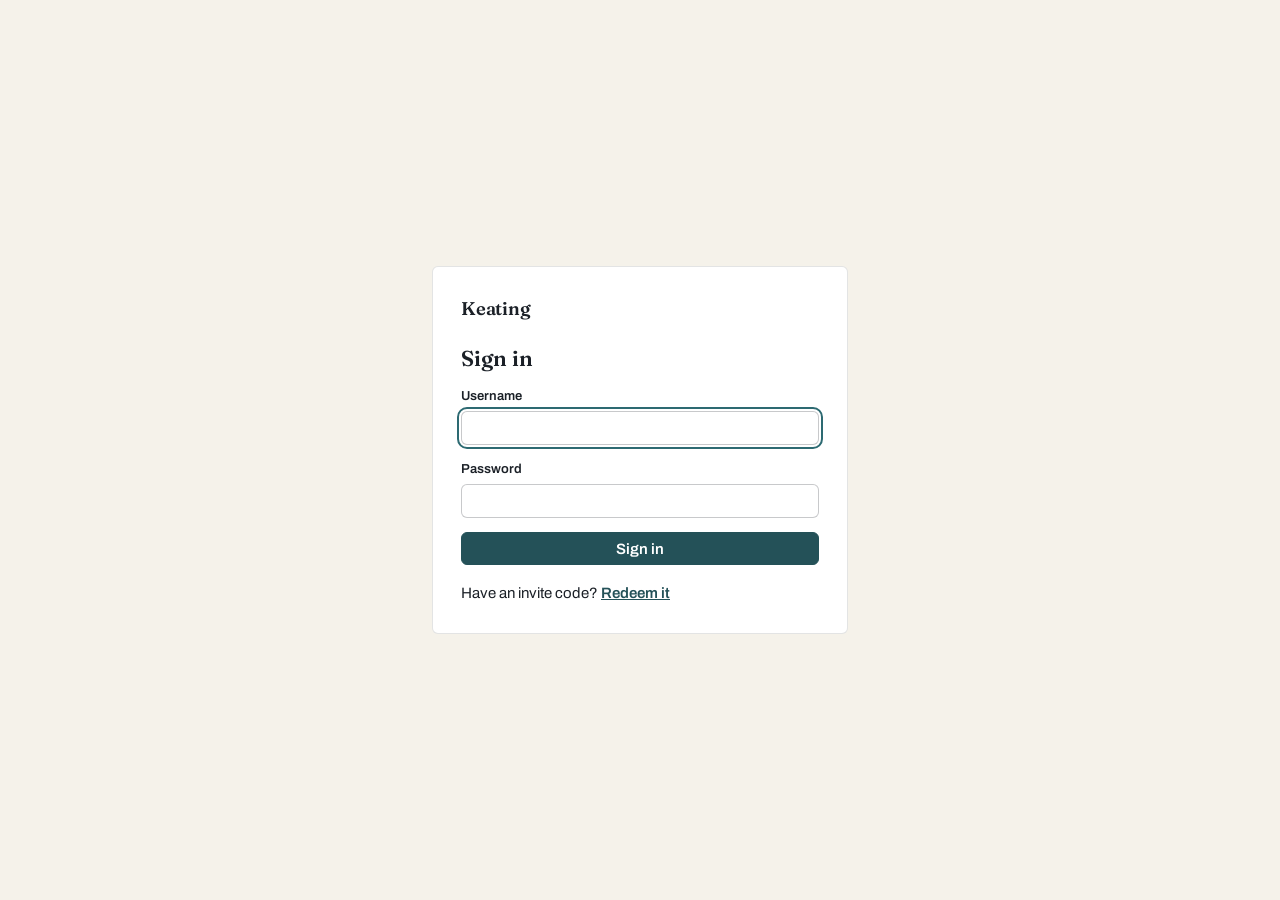
==== commit 7286e1f1: "feat: chalk palette, one rail, text wordmark The interface read austere: near-white chrome, near-bla" ====
--- a/static/index.html
+++ b/static/index.html
@@ -15,7 +15,7 @@
 <meta name="theme-color" content="#f2f1ee">
 <link rel="preconnect" href="https://fonts.googleapis.com">
 <link rel="preconnect" href="https://fonts.gstatic.com" crossorigin>
-<link href="https://fonts.googleapis.com/css2?family=Archivo:wght@400..900&family=Newsreader:ital,opsz,wght@0,6..72,400..500;1,6..72,400..500&display=swap" rel="stylesheet">
+<link href="https://fonts.googleapis.com/css2?family=Archivo:wght@400..900&family=Fraunces:opsz,wght@9..144,500..800&family=Newsreader:ital,opsz,wght@0,6..72,400..500;1,6..72,400..500&display=swap" rel="stylesheet">
 <link rel="stylesheet" href="/static/style.css">
 </head>
 <body>
@@ -30,7 +30,6 @@
 <main id="login" hidden>
   <div class="login-card">
     <div class="wordmark">
-      <img src="/static/brand/keating-mark.svg" alt="" class="wordmark-mark" width="24" height="18">
       <span>Keating</span>
     </div>
 
@@ -77,7 +76,6 @@
 
   <header id="mobile-topbar">
     <span class="wordmark">
-      <img src="/static/brand/keating-mark.svg" alt="" class="wordmark-mark" width="20" height="15">
       <span>Keating</span>
     </span>
     <span id="mobile-course-name"></span>
@@ -85,7 +83,6 @@
 
   <aside id="sidebar">
     <div class="wordmark" id="sidebar-wordmark">
-      <img src="/static/brand/keating-mark.svg" alt="" class="wordmark-mark" width="24" height="18">
       <span>Keating</span>
     </div>
     <div class="sidebar-section">
@@ -131,7 +128,9 @@
     <div id="chat-header">No course selected</div>
     <div id="chat-thread"></div>
     <div id="attach-row">
-      <div class="upload-row">
+      <!-- Adding source material writes the shared course package, so this is an author's
+           control: hidden until a course is selected, and then only for an author of it. -->
+      <div class="upload-row" id="upload-row" hidden>
         <input id="upload-input" type="file" accept="application/pdf" aria-label="Choose a PDF to add to this course">
         <button id="upload-btn" class="btn btn-secondary">Upload PDF</button>
         <span id="upload-status"></span>
--- a/static/style.css
+++ b/static/style.css
@@ -9,25 +9,25 @@
      charter's seductive-details evidence (§2.4, g = -0.16 to -0.33) is what draws the line;
      it is a rule about learning content, not about chrome. */
   --paper: #ffffff;
-  --paper-chrome: #f2f1ee; /* chrome-surface grey-white (Cloud Dancer class), warm undertone matched to ink */
-  --ink: #14120f;
-  --ink-secondary: #44423d;
+  --paper-chrome: #f5f2ea; /* chalk: the chrome ground, warm enough to read as paper rather than panel */
+  --ink: #1b2027;
+  --ink-secondary: #525b64;
   /* Neutrals are milled from the ink, never independent greys (the two-ink test). The
-     alphas are surface-independent by measurement: 12% ink composites to 1.284:1 against
-     white and 1.287:1 against --paper-chrome, so one set of hairlines reads the same on
+     alphas are surface-independent by measurement: 12% ink composites to 1.271:1 against
+     white and 1.262:1 against --paper-chrome, so one set of hairlines reads the same on
      both grounds. The washes are a step heavier than the hairline arithmetic requires —
      a hover has to be unmistakable at a glance on either surface. */
-  --ink-wash: rgba(20, 18, 15, 0.06);
-  --ink-wash-press: rgba(20, 18, 15, 0.10);
-  --hairline: rgba(20, 18, 15, 0.12);
-  --hairline-strong: rgba(20, 18, 15, 0.24);
+  --ink-wash: rgba(27, 32, 39, 0.06);
+  --ink-wash-press: rgba(27, 32, 39, 0.10);
+  --hairline: rgba(27, 32, 39, 0.12);
+  --hairline-strong: rgba(27, 32, 39, 0.24);
   --rule-heavy: 3px solid var(--ink); /* opens a top-level unit; hairlines separate interior rows */
   /* Accent family — three roles, one hue; screens never invent new reds. Ratios are
      against --paper-chrome, the ground the accent now mostly sits on. */
-  --accent-wash: #faeae6;   /* wash: large quiet tints — selected-row tint, future progress-track ground */
-  --accent: #e0402b;        /* act: one saturated actor per view, large text/objects only (3.77:1) */
-  --accent-deep: #b93321;   /* steady: small text, pressed/visited (5.22:1 AA) */
-  --accent-deeper: #992a1b; /* pressed */
+  --accent-wash: #e3eeef;   /* wash: large quiet tints — selected-row tint, future progress-track ground */
+  --accent: #2d6a72;        /* act: one saturated actor per view; clears AA for small text too (5.49:1) */
+  --accent-deep: #245158;   /* steady: pressed/visited (7.84:1) */
+  --accent-deeper: #1b3e43; /* pressed (10.33:1) */
   /* Chrome type scale. 13px is the floor: below it Archivo 600 stops being readable at a
      glance, which is what made the sidebar hard to read. Five steps, no in-between sizes. */
   --text-xs: 0.8125rem;   /* 13px — the smallest chrome text: rollups, labels, table heads */
@@ -35,9 +35,18 @@
   --text-md: 0.9375rem;   /* 15px — controls, buttons, inputs, quiet notes */
   --text-lg: 1rem;        /* 16px — chrome body */
   --text-prose: 1.0625rem;/* 17px — Newsreader reading size inside chrome panes */
-  --lh-dense: 1.55; /* dense navigation lists breathe a little wider than the 1.5 body */
+  --lh-dense: 1.4; /* dense navigation lists breathe a little wider than the 1.5 body */
   --unit-mark-gap: 0.45rem; /* space between a unit's hue square and its name; the rollup indents by the pair */
-  --radius: 4px;
+  --radius: 6px;
+  --radius-chip: 4px; /* chips and small controls sit a step tighter than panels */
+  /* The navigation rail is the one dark ground in the app. Its tokens are redefined inside
+     #sidebar rather than duplicated into every descendant rule, so anything already styled
+     with --ink or --hairline inverts with it and nothing has to be restated. */
+  --rail: #263845;
+  --rail-ink: #eaf0f4;       /* 10.54:1 on --rail */
+  --rail-ink-secondary: #a3b3c0; /* 5.63:1 */
+  --rail-selected: #f0c987;  /* amber: the one warm signal, for the open course and lesson */
+  --rail-selected-ink: #26313a; /* 8.47:1 on the amber */
   --masthead-h: 3.4rem; /* datum line: the three pane mastheads share this height so their bottom hairlines align */
   /* Resizable pane widths — initial values only, in effect until app.js applies the
      platform settings (GET /api/settings): configured defaults, plus remembered sizes
@@ -46,6 +55,7 @@
   --chat-w: 460px;
   --reopen-w: 30px; /* the slim reopen strip shown when the reading pane is tucked away */
   --transition: 160ms ease-out;
+  --font-display: Fraunces, Georgia, "Times New Roman", serif;
   --font-ui: Archivo, "Helvetica Neue", Arial, sans-serif;
   --font-prose: Newsreader, Georgia, "Times New Roman", serif;
   --font-mono: "SF Mono", ui-monospace, Menlo, Consolas, monospace;
@@ -200,7 +210,8 @@
 /* --- Wordmark --- */
 
 .wordmark {
-  font-weight: 900;
+  font-family: var(--font-display);
+  font-weight: 600;
   font-size: 1.15rem;
   letter-spacing: -0.01em;
   color: var(--ink);
@@ -209,31 +220,54 @@
   gap: 0.5rem;
 }
 
-/* The mark sits on the wordmark's baseline-ish optical line rather than its box centre:
-   the square carries the weight, so centring the whole glyph reads slightly low. */
-.wordmark-mark {
-  flex: none;
-  display: block;
-  position: relative;
-  top: 1px;
-}
+
 
 /* --- Sidebar --- */
 
 #sidebar {
-  background: var(--paper-chrome); /* the sidebar is navigation end to end — all chrome */
-  border-right: 1px solid var(--hairline);
+  /* The rail is the app's one dark ground. Redefining the neutral tokens here rather than
+     restating colours in every descendant is what keeps the sidebar a single decision: any
+     rule below that already reads --ink or --hairline inverts with the surface it sits on. */
+  --ink: var(--rail-ink);
+  --ink-secondary: var(--rail-ink-secondary);
+  --ink-wash: rgba(234, 240, 244, 0.08);
+  --ink-wash-press: rgba(234, 240, 244, 0.14);
+  --hairline: rgba(234, 240, 244, 0.14);
+  --hairline-strong: rgba(234, 240, 244, 0.28);
+  --paper-chrome: var(--rail);
+  /* Controls in the rail take their ground from --paper like every other control in the app.
+     On a dark surface that has to be a lifted slate rather than white, or a field renders
+     white-on-white: the token has to invert with the surface, not just the text on it. */
+  --paper: #2f4556;
+  /* The accent ramp is milled for light grounds: --accent-deep lands at 1.37:1 on the slate.
+     The rail carries its own step of the same hue, light enough to read on its own surface. */
+  --accent: #7cb8bf;        /* 6.2:1 on --rail */
+  --accent-deep: #a9d6db;   /* the rail's ignite step: brighter, not darker */
+  --accent-deeper: #c9e6e9;
+  --accent-wash: rgba(124, 184, 191, 0.16);
+  --rule-heavy: 2px solid var(--rail-ink);
+  background: var(--rail); /* the sidebar is navigation end to end — all chrome */
+  color: var(--rail-ink);
+  border-right: 1px solid transparent; /* the ground already separates it from the pane */
   display: flex;
   flex-direction: column;
-  overflow: hidden;
+  /* One scroll context for the whole rail. Three independent scrollers stacked in a 250px
+     column is what made it feel cramped: each one clipped a list short and none of them
+     could borrow room from a neighbour that had it spare. */
+  overflow-y: auto;
+  overflow-x: hidden;
+  scrollbar-width: thin;
 }
 
 #sidebar-wordmark {
-  padding: 0 1rem;
+  /* The rail is a flex column, and the wordmark was held open by the mark image. As type
+     alone it has to refuse to shrink, or the column collapses it to a hairline. */
+  flex: none;
+  padding: 0.85rem 0.75rem 0.5rem;
 }
 
 .sidebar-section {
-  padding: 1rem;
+  padding: 0.7rem 0.75rem;
 }
 
 .sidebar-section h2 {
@@ -246,16 +280,17 @@
 }
 
 #course-list {
+  overflow: visible;
   list-style: none;
   margin: 0;
   padding: 0;
-  overflow-y: auto;
+  overflow: visible;
   font-variant-numeric: tabular-nums;
   line-height: var(--lh-dense);
 }
 
 #course-list li {
-  padding: 0.45rem 0.6rem;
+  padding: 0.3rem 0.45rem;
   border-radius: var(--radius);
   cursor: pointer;
   font-size: var(--text-md);
@@ -263,6 +298,17 @@
   margin-bottom: 2px;
   word-break: break-word;
 }
+
+/* The empty state is prose, not a course: no pointer, no hover, no weight of a real row. */
+#course-list li.course-list-empty {
+  cursor: default;
+  font-weight: 400;
+  font-size: var(--text-sm);
+  color: var(--ink-secondary);
+}
+
+#course-list li.course-list-empty:hover,
+#course-list li.course-list-empty:active { background: transparent; }
 
 #course-list li:hover { background: var(--ink-wash); }
 #course-list li:active { background: var(--ink-wash-press); }
@@ -270,8 +316,8 @@
 #course-list li.active,
 #course-list li.active:hover,
 #course-list li.active:active {
-  background: var(--ink);
-  color: var(--paper);
+  background: var(--rail-selected);
+  color: var(--rail-selected-ink);
 }
 
 .new-course-row {
@@ -286,8 +332,8 @@
 }
 
 #lessons-section {
-  flex: 3;
-  overflow-y: auto;
+  flex: 0 0 auto;
+  overflow: visible;
 }
 
 #lesson-list {
@@ -312,7 +358,7 @@
   /* The marker hangs in the left padding, so the name and the rollup beneath it share one
      left edge instead of the second line starting under the triangle. */
   list-style-position: outside;
-  padding: 0.3rem 0.45rem 0.3rem 1.15rem;
+  padding: 0.22rem 0.4rem 0.22rem 1rem;
   border-radius: var(--radius);
   font-weight: 600;
 }
@@ -426,8 +472,8 @@
 .lesson-entry.selected,
 .lesson-entry.selected:hover,
 .lesson-entry.selected:active {
-  background: var(--ink);
-  color: var(--paper);
+  background: var(--rail-selected);
+  color: var(--rail-selected-ink);
 }
 
 .lesson-number {
@@ -437,12 +483,12 @@
   color: var(--ink-secondary);
 }
 
-.lesson-entry.selected .lesson-number { color: var(--paper); }
+.lesson-entry.selected .lesson-number { color: var(--rail-selected-ink); }
 
 /* On the ink row the glyph inverts with it: paper-filled square = the open lesson. */
 .lesson-entry.selected::before {
-  border-color: var(--paper);
-  background: var(--paper);
+  border-color: var(--rail-selected-ink);
+  background: var(--rail-selected-ink);
 }
 
 .lesson-title { min-width: 0; }
@@ -456,7 +502,9 @@
 
 .resource-entry {
   display: block;
-  padding: 0.22rem 0.45rem;
+  padding: 0.1rem 0.45rem;
+  font-size: var(--text-xs);
+  line-height: 1.3;
   border-radius: var(--radius);
   cursor: pointer;
   font-weight: 600;
@@ -473,8 +521,8 @@
 .resource-entry.selected,
 .resource-entry.selected:hover,
 .resource-entry.selected:active {
-  background: var(--ink);
-  color: var(--paper);
+  background: var(--rail-selected);
+  color: var(--rail-selected-ink);
 }
 
 .external-mark { font-weight: 600; }
@@ -494,7 +542,7 @@
 #practice-section {
   display: none;
   flex: 2;
-  overflow-y: auto;
+  overflow: visible;
   border-top: 1px solid var(--hairline);
 }
 
@@ -677,9 +725,9 @@
 .login-card .wordmark { margin-bottom: 1.25rem; }
 
 .login-card h1 {
-  font-family: var(--font-ui);
-  font-size: var(--text-lg);
-  font-weight: 700;
+  font-family: var(--font-display);
+  font-size: 1.35rem;
+  font-weight: 600;
   margin: 0 0 0.75rem;
 }
 
@@ -1069,7 +1117,7 @@
   margin: 1.25rem 0 0.5rem;
 }
 
-.overview-prose h1 { font-size: 1.05rem; font-weight: 800; }
+.overview-prose h1 { font-family: var(--font-display); font-size: 1.3rem; font-weight: 600; }
 .overview-prose h2 { font-size: var(--text-lg); font-weight: 600; }
 .overview-prose h3,
 .overview-prose h4 { font-size: var(--text-md); font-weight: 600; }
@@ -1678,6 +1726,11 @@
   flex-wrap: wrap;
 }
 
+/* The `hidden` attribute has to beat the display rule above — an author stylesheet's
+   `display` otherwise wins over the user agent's `[hidden]`, and a control the server will
+   refuse would stay on screen for a learner. */
+.upload-row[hidden] { display: none; }
+
 .upload-row input[type="file"] {
   border: none;
   padding: 0;
